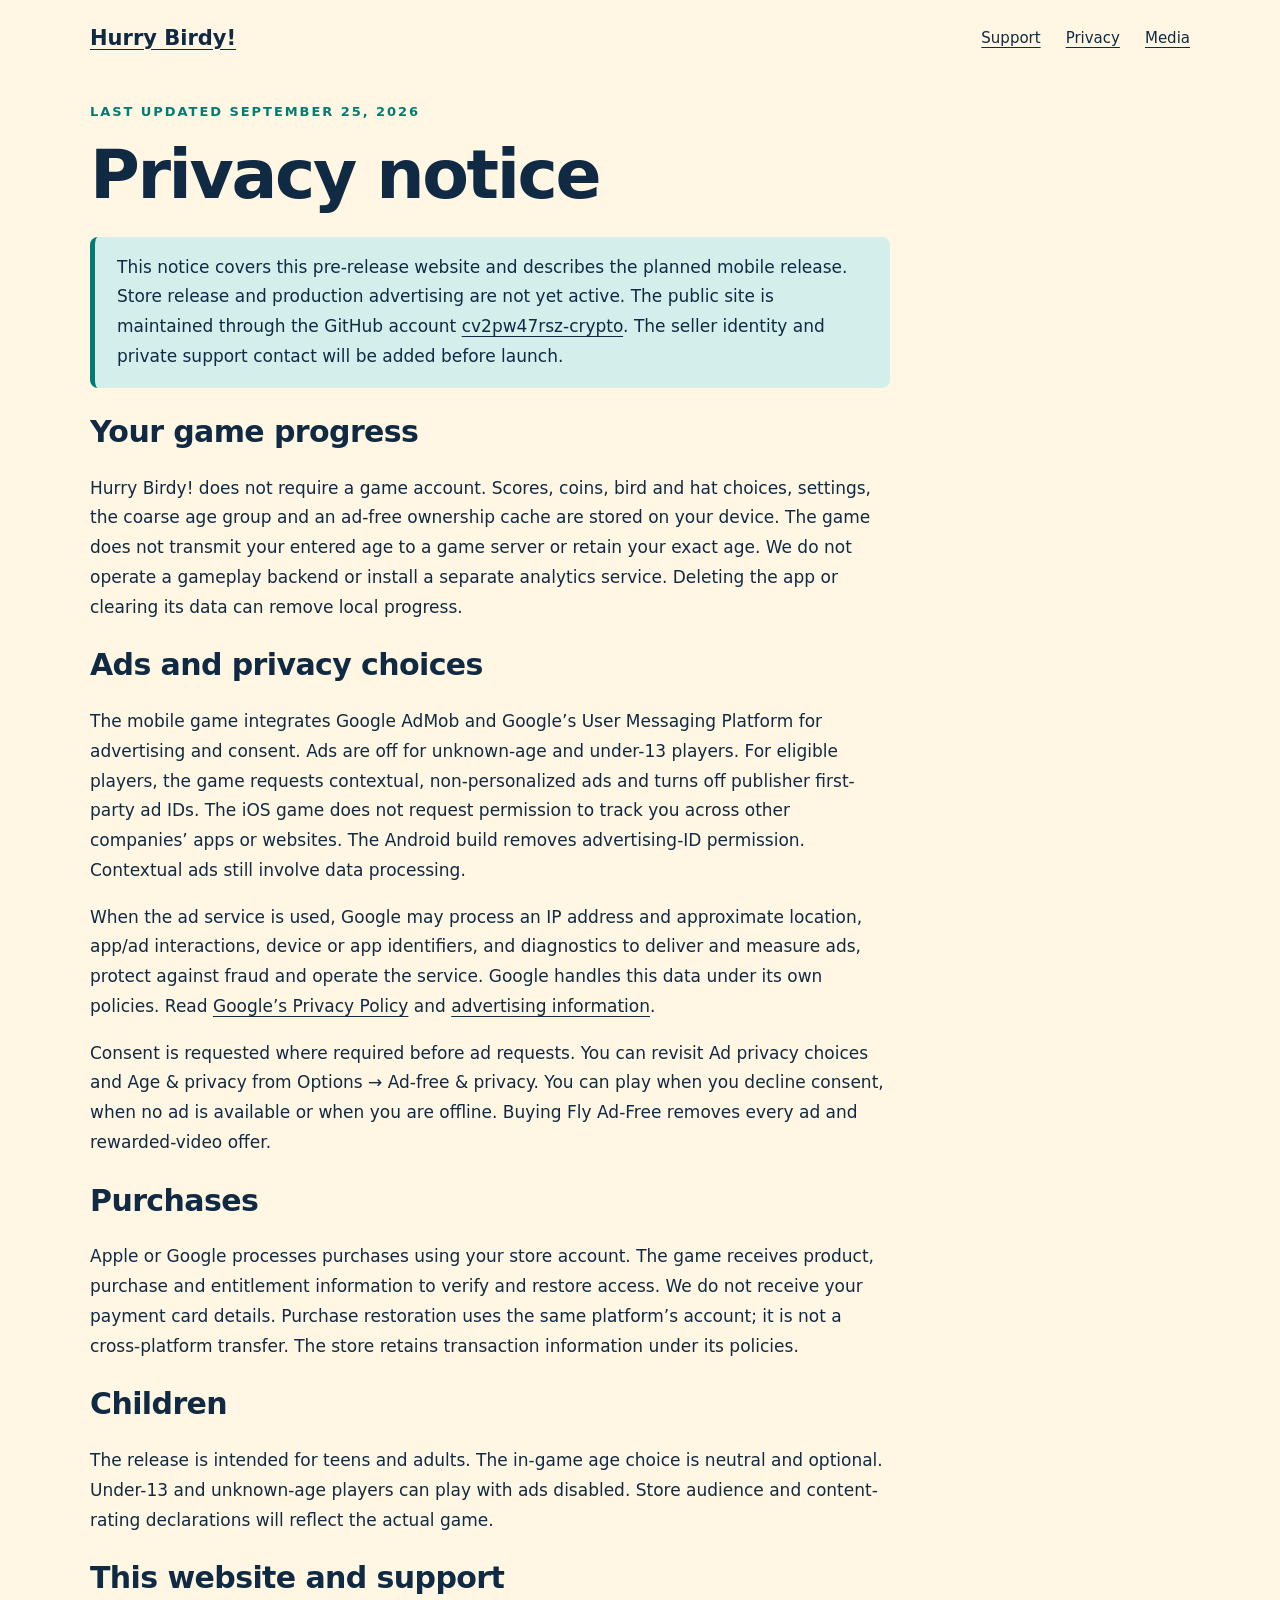
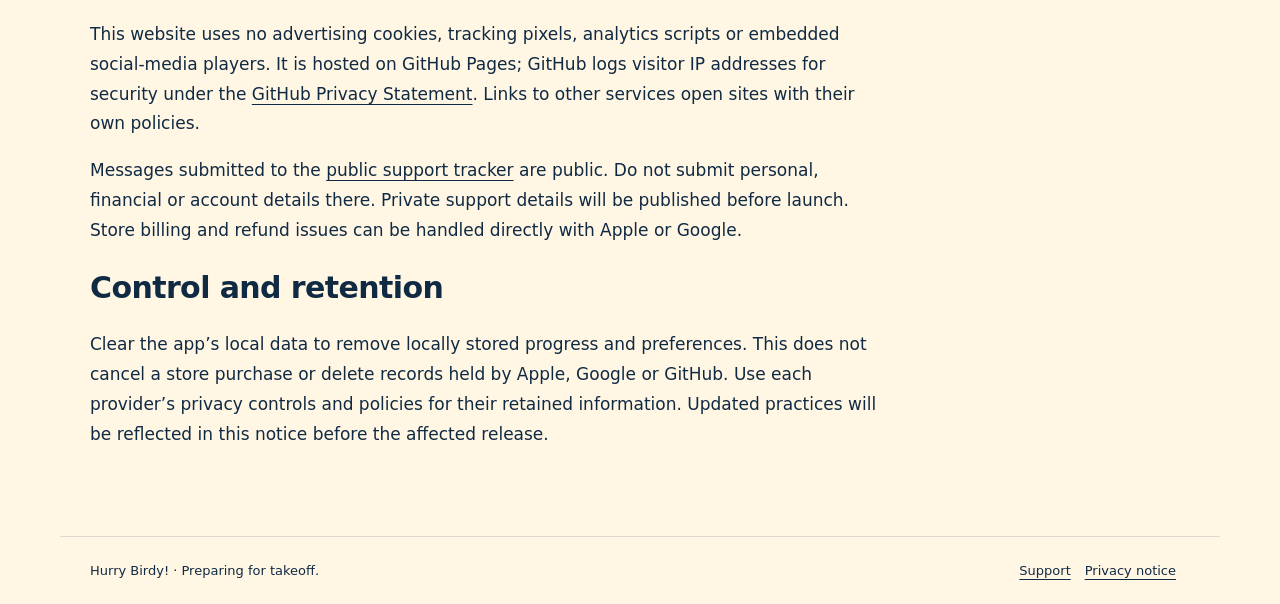
==== privacy.html @ 7e647608 "Publish Hurry Birdy pre-launch support and media site" ====
<!doctype html><html lang="en"><head><meta charset="utf-8"><meta name="viewport" content="width=device-width, initial-scale=1"><meta name="description" content="Hurry Birdy! An endless City, six birds and one more flight. Official pre-launch support and privacy information."><title>Privacy notice · Hurry Birdy!</title><link rel="icon" href="media/google-icon-512.png"><link rel="stylesheet" href="style.css"></head><body><nav><a href="index.html"><strong>Hurry Birdy!</strong></a><div><a href="support.html">Support</a><a href="privacy.html">Privacy</a><a href="media.html">Media</a></div></nav><main><article class="policy"><span class="eyebrow">Last updated September 25, 2026</span><h1>Privacy notice</h1><p class="notice">This notice covers this pre-release website and describes the planned mobile release. Store release and production advertising are not yet active. The public site is maintained through the GitHub account <a href="https://github.com/cv2pw47rsz-crypto">cv2pw47rsz-crypto</a>. The seller identity and private support contact will be added before launch.</p><h2>Your game progress</h2><p>Hurry Birdy! does not require a game account. Scores, coins, bird and hat choices, settings, the coarse age group and an ad-free ownership cache are stored on your device. The game does not transmit your entered age to a game server or retain your exact age. We do not operate a gameplay backend or install a separate analytics service. Deleting the app or clearing its data can remove local progress.</p><h2>Ads and privacy choices</h2><p>The mobile game integrates Google AdMob and Google’s User Messaging Platform for advertising and consent. Ads are off for unknown-age and under-13 players. For eligible players, the game requests contextual, non-personalized ads and turns off publisher first-party ad IDs. The iOS game does not request permission to track you across other companies’ apps or websites. The Android build removes advertising-ID permission. Contextual ads still involve data processing.</p><p>When the ad service is used, Google may process an IP address and approximate location, app/ad interactions, device or app identifiers, and diagnostics to deliver and measure ads, protect against fraud and operate the service. Google handles this data under its own policies. Read <a href="https://policies.google.com/privacy">Google’s Privacy Policy</a> and <a href="https://policies.google.com/technologies/ads">advertising information</a>.</p><p>Consent is requested where required before ad requests. You can revisit Ad privacy choices and Age &amp; privacy from Options → Ad-free &amp; privacy. You can play when you decline consent, when no ad is available or when you are offline. Buying Fly Ad-Free removes every ad and rewarded-video offer.</p><h2>Purchases</h2><p>Apple or Google processes purchases using your store account. The game receives product, purchase and entitlement information to verify and restore access. We do not receive your payment card details. Purchase restoration uses the same platform’s account; it is not a cross-platform transfer. The store retains transaction information under its policies.</p><h2>Children</h2><p>The release is intended for teens and adults. The in-game age choice is neutral and optional. Under-13 and unknown-age players can play with ads disabled. Store audience and content-rating declarations will reflect the actual game.</p><h2>This website and support</h2><p>This website uses no advertising cookies, tracking pixels, analytics scripts or embedded social-media players. It is hosted on GitHub Pages; GitHub logs visitor IP addresses for security under the <a href="https://docs.github.com/en/site-policy/privacy-policies/github-general-privacy-statement">GitHub Privacy Statement</a>. Links to other services open sites with their own policies.</p><p>Messages submitted to the <a href="https://github.com/cv2pw47rsz-crypto/cv2pw47rsz-crypto.github.io/issues/new">public support tracker</a> are public. Do not submit personal, financial or account details there. Private support details will be published before launch. Store billing and refund issues can be handled directly with Apple or Google.</p><h2>Control and retention</h2><p>Clear the app’s local data to remove locally stored progress and preferences. This does not cancel a store purchase or delete records held by Apple, Google or GitHub. Use each provider’s privacy controls and policies for their retained information. Updated practices will be reflected in this notice before the affected release.</p></article></main><footer><span>Hurry Birdy! · Preparing for takeoff.</span><div><a href="support.html">Support</a><a href="privacy.html">Privacy notice</a></div></footer></body></html>
---- style.css ----
*{box-sizing:border-box}:root{font-family:system-ui,-apple-system,sans-serif;background:#fff6e4;color:#102a43}body{margin:0}a{color:inherit;text-underline-offset:4px}nav,footer{display:flex;align-items:center;justify-content:space-between;gap:22px;max-width:1160px;margin:auto;padding:26px 30px;flex-wrap:wrap}nav strong{font-size:21px}nav div{display:flex;gap:25px;font-size:15px}main{max-width:1160px;margin:auto;padding:25px 30px 70px}.hero{display:grid;grid-template-columns:1fr 1fr;align-items:center;gap:45px;padding:40px 0 60px}.hero img{width:100%;max-width:540px}.eyebrow{text-transform:uppercase;font-size:13px;letter-spacing:.15em;font-weight:800;color:#007b75}h1{font-size:clamp(36px,6vw,68px);line-height:1.04;letter-spacing:-.035em;margin:20px 0}h2{font-size:30px;letter-spacing:-.02em}p,li{font-size:17px;line-height:1.75}.button{display:inline-block;background:#102a43;color:#fff6e4;border-radius:100px;padding:16px 26px;text-decoration:none;font-weight:700;margin:14px 8px 0 0}.secondary{background:#14b9ad;color:#102a43}.cards{display:grid;grid-template-columns:repeat(3,1fr);gap:22px}.card{background:#102a43;color:#fff6e4;border-radius:24px;padding:28px}.card b{color:#ffca38;font-size:32px}.card p{margin-bottom:0}.policy{max-width:800px}.notice{background:#d4efeb;border-left:5px solid #007b75;padding:16px 22px;border-radius:8px;margin:26px 0}.gallery{display:grid;grid-template-columns:repeat(3,1fr);gap:25px}.gallery a{display:block;text-decoration:none}.gallery img{width:100%;border-radius:14px;box-shadow:0 8px 18px #102a4320}.gallery p{font-size:14px;line-height:1.4}.video{width:100%;max-width:900px;border-radius:16px;background:#102a43}footer{border-top:1px solid #102a4322;font-size:13px}footer a{margin-right:14px}details{padding:20px 0;border-bottom:1px solid #102a4330}summary{font-weight:750;font-size:19px;cursor:pointer}@media(max-width:700px){nav{padding:22px}nav div{gap:16px}.hero{grid-template-columns:1fr;gap:4px;padding-top:5px}.hero img{max-width:360px;margin:auto;order:-1}.cards,.gallery{grid-template-columns:1fr 1fr}.cards .card:last-child{grid-column:1/-1}main{padding:15px 22px 45px}.hero h1{font-size:48px}.gallery{gap:16px}.card{padding:22px}}
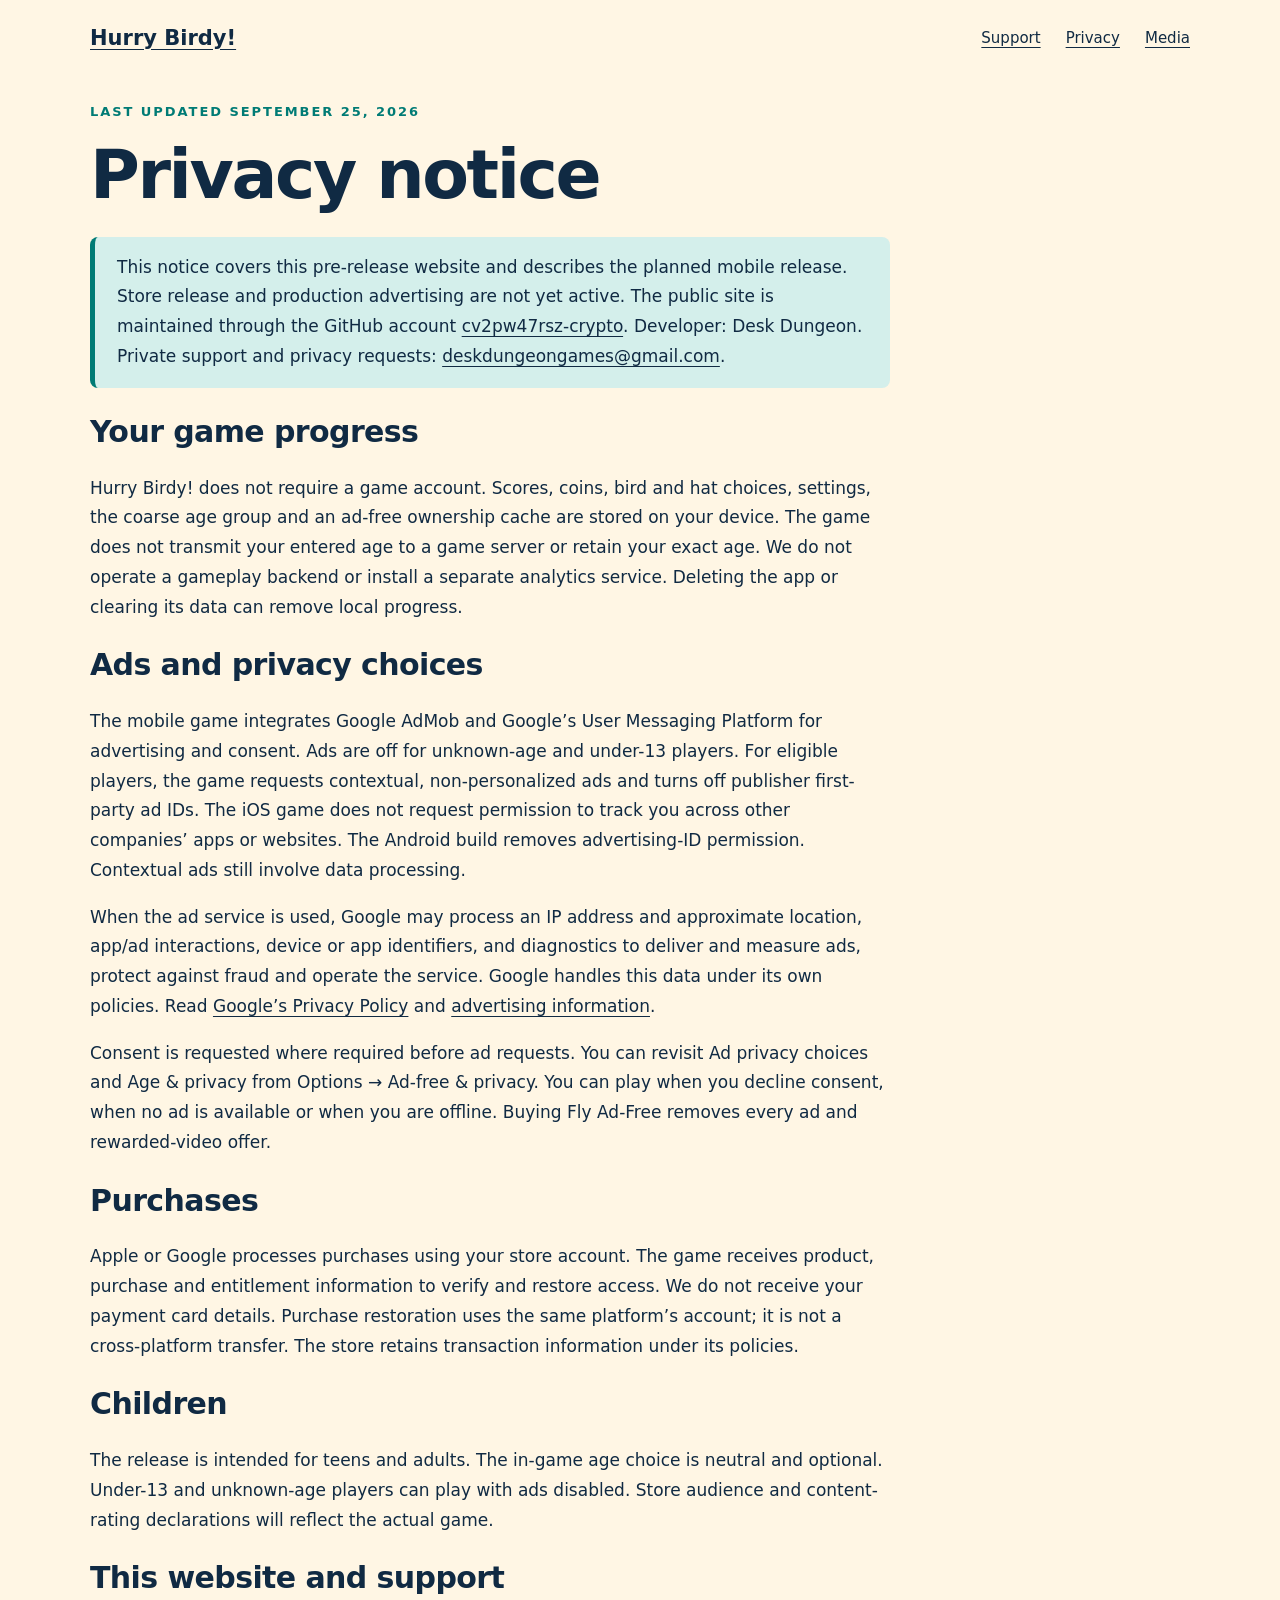
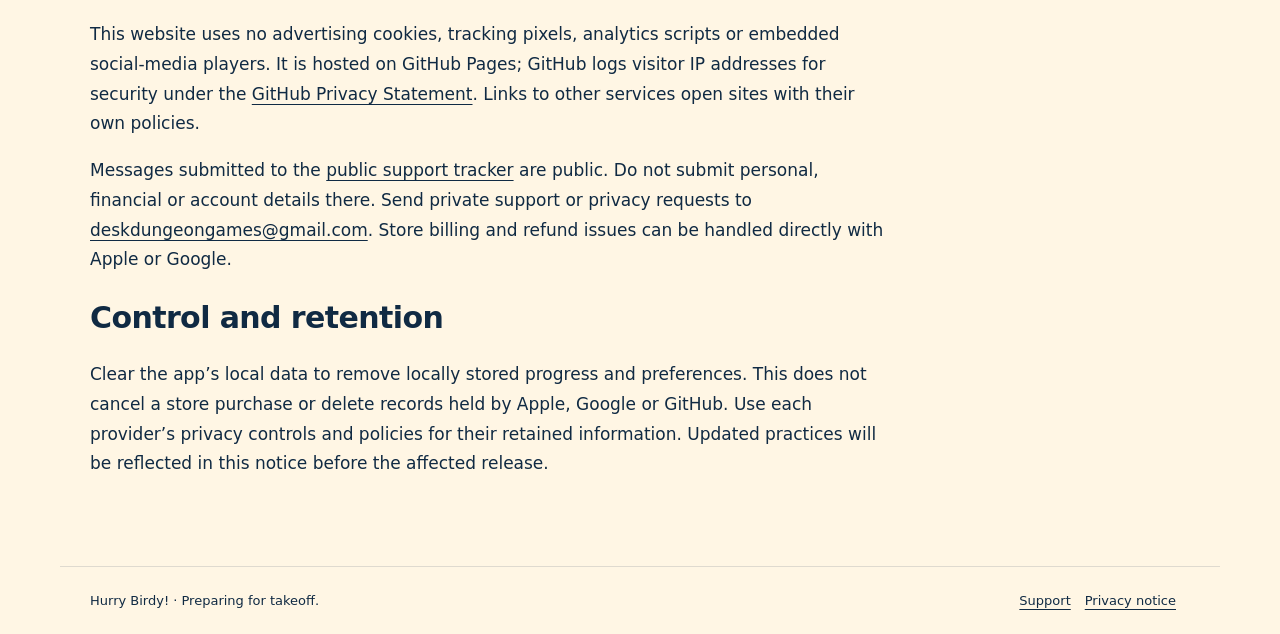
==== commit 496ee3b7: "Publish Hurry Birdy pre-launch support and media site" ====
--- a/privacy.html
+++ b/privacy.html
@@ -1 +1 @@
-<!doctype html><html lang="en"><head><meta charset="utf-8"><meta name="viewport" content="width=device-width, initial-scale=1"><meta name="description" content="Hurry Birdy! An endless City, six birds and one more flight. Official pre-launch support and privacy information."><title>Privacy notice · Hurry Birdy!</title><link rel="icon" href="media/google-icon-512.png"><link rel="stylesheet" href="style.css"></head><body><nav><a href="index.html"><strong>Hurry Birdy!</strong></a><div><a href="support.html">Support</a><a href="privacy.html">Privacy</a><a href="media.html">Media</a></div></nav><main><article class="policy"><span class="eyebrow">Last updated September 25, 2026</span><h1>Privacy notice</h1><p class="notice">This notice covers this pre-release website and describes the planned mobile release. Store release and production advertising are not yet active. The public site is maintained through the GitHub account <a href="https://github.com/cv2pw47rsz-crypto">cv2pw47rsz-crypto</a>. The seller identity and private support contact will be added before launch.</p><h2>Your game progress</h2><p>Hurry Birdy! does not require a game account. Scores, coins, bird and hat choices, settings, the coarse age group and an ad-free ownership cache are stored on your device. The game does not transmit your entered age to a game server or retain your exact age. We do not operate a gameplay backend or install a separate analytics service. Deleting the app or clearing its data can remove local progress.</p><h2>Ads and privacy choices</h2><p>The mobile game integrates Google AdMob and Google’s User Messaging Platform for advertising and consent. Ads are off for unknown-age and under-13 players. For eligible players, the game requests contextual, non-personalized ads and turns off publisher first-party ad IDs. The iOS game does not request permission to track you across other companies’ apps or websites. The Android build removes advertising-ID permission. Contextual ads still involve data processing.</p><p>When the ad service is used, Google may process an IP address and approximate location, app/ad interactions, device or app identifiers, and diagnostics to deliver and measure ads, protect against fraud and operate the service. Google handles this data under its own policies. Read <a href="https://policies.google.com/privacy">Google’s Privacy Policy</a> and <a href="https://policies.google.com/technologies/ads">advertising information</a>.</p><p>Consent is requested where required before ad requests. You can revisit Ad privacy choices and Age &amp; privacy from Options → Ad-free &amp; privacy. You can play when you decline consent, when no ad is available or when you are offline. Buying Fly Ad-Free removes every ad and rewarded-video offer.</p><h2>Purchases</h2><p>Apple or Google processes purchases using your store account. The game receives product, purchase and entitlement information to verify and restore access. We do not receive your payment card details. Purchase restoration uses the same platform’s account; it is not a cross-platform transfer. The store retains transaction information under its policies.</p><h2>Children</h2><p>The release is intended for teens and adults. The in-game age choice is neutral and optional. Under-13 and unknown-age players can play with ads disabled. Store audience and content-rating declarations will reflect the actual game.</p><h2>This website and support</h2><p>This website uses no advertising cookies, tracking pixels, analytics scripts or embedded social-media players. It is hosted on GitHub Pages; GitHub logs visitor IP addresses for security under the <a href="https://docs.github.com/en/site-policy/privacy-policies/github-general-privacy-statement">GitHub Privacy Statement</a>. Links to other services open sites with their own policies.</p><p>Messages submitted to the <a href="https://github.com/cv2pw47rsz-crypto/cv2pw47rsz-crypto.github.io/issues/new">public support tracker</a> are public. Do not submit personal, financial or account details there. Private support details will be published before launch. Store billing and refund issues can be handled directly with Apple or Google.</p><h2>Control and retention</h2><p>Clear the app’s local data to remove locally stored progress and preferences. This does not cancel a store purchase or delete records held by Apple, Google or GitHub. Use each provider’s privacy controls and policies for their retained information. Updated practices will be reflected in this notice before the affected release.</p></article></main><footer><span>Hurry Birdy! · Preparing for takeoff.</span><div><a href="support.html">Support</a><a href="privacy.html">Privacy notice</a></div></footer></body></html>+<!doctype html><html lang="en"><head><meta charset="utf-8"><meta name="viewport" content="width=device-width, initial-scale=1"><meta name="description" content="Hurry Birdy! An endless City, six birds and one more flight. Official pre-launch support and privacy information."><title>Privacy notice · Hurry Birdy!</title><link rel="icon" href="media/google-icon-512.png"><link rel="stylesheet" href="style.css"></head><body><nav><a href="index.html"><strong>Hurry Birdy!</strong></a><div><a href="support.html">Support</a><a href="privacy.html">Privacy</a><a href="media.html">Media</a></div></nav><main><article class="policy"><span class="eyebrow">Last updated September 25, 2026</span><h1>Privacy notice</h1><p class="notice">This notice covers this pre-release website and describes the planned mobile release. Store release and production advertising are not yet active. The public site is maintained through the GitHub account <a href="https://github.com/cv2pw47rsz-crypto">cv2pw47rsz-crypto</a>. Developer: Desk Dungeon. Private support and privacy requests: <a href="mailto:deskdungeongames@gmail.com">deskdungeongames@gmail.com</a>.</p><h2>Your game progress</h2><p>Hurry Birdy! does not require a game account. Scores, coins, bird and hat choices, settings, the coarse age group and an ad-free ownership cache are stored on your device. The game does not transmit your entered age to a game server or retain your exact age. We do not operate a gameplay backend or install a separate analytics service. Deleting the app or clearing its data can remove local progress.</p><h2>Ads and privacy choices</h2><p>The mobile game integrates Google AdMob and Google’s User Messaging Platform for advertising and consent. Ads are off for unknown-age and under-13 players. For eligible players, the game requests contextual, non-personalized ads and turns off publisher first-party ad IDs. The iOS game does not request permission to track you across other companies’ apps or websites. The Android build removes advertising-ID permission. Contextual ads still involve data processing.</p><p>When the ad service is used, Google may process an IP address and approximate location, app/ad interactions, device or app identifiers, and diagnostics to deliver and measure ads, protect against fraud and operate the service. Google handles this data under its own policies. Read <a href="https://policies.google.com/privacy">Google’s Privacy Policy</a> and <a href="https://policies.google.com/technologies/ads">advertising information</a>.</p><p>Consent is requested where required before ad requests. You can revisit Ad privacy choices and Age &amp; privacy from Options → Ad-free &amp; privacy. You can play when you decline consent, when no ad is available or when you are offline. Buying Fly Ad-Free removes every ad and rewarded-video offer.</p><h2>Purchases</h2><p>Apple or Google processes purchases using your store account. The game receives product, purchase and entitlement information to verify and restore access. We do not receive your payment card details. Purchase restoration uses the same platform’s account; it is not a cross-platform transfer. The store retains transaction information under its policies.</p><h2>Children</h2><p>The release is intended for teens and adults. The in-game age choice is neutral and optional. Under-13 and unknown-age players can play with ads disabled. Store audience and content-rating declarations will reflect the actual game.</p><h2>This website and support</h2><p>This website uses no advertising cookies, tracking pixels, analytics scripts or embedded social-media players. It is hosted on GitHub Pages; GitHub logs visitor IP addresses for security under the <a href="https://docs.github.com/en/site-policy/privacy-policies/github-general-privacy-statement">GitHub Privacy Statement</a>. Links to other services open sites with their own policies.</p><p>Messages submitted to the <a href="https://github.com/cv2pw47rsz-crypto/cv2pw47rsz-crypto.github.io/issues/new">public support tracker</a> are public. Do not submit personal, financial or account details there. Send private support or privacy requests to <a href="mailto:deskdungeongames@gmail.com">deskdungeongames@gmail.com</a>. Store billing and refund issues can be handled directly with Apple or Google.</p><h2>Control and retention</h2><p>Clear the app’s local data to remove locally stored progress and preferences. This does not cancel a store purchase or delete records held by Apple, Google or GitHub. Use each provider’s privacy controls and policies for their retained information. Updated practices will be reflected in this notice before the affected release.</p></article></main><footer><span>Hurry Birdy! · Preparing for takeoff.</span><div><a href="support.html">Support</a><a href="privacy.html">Privacy notice</a></div></footer></body></html>
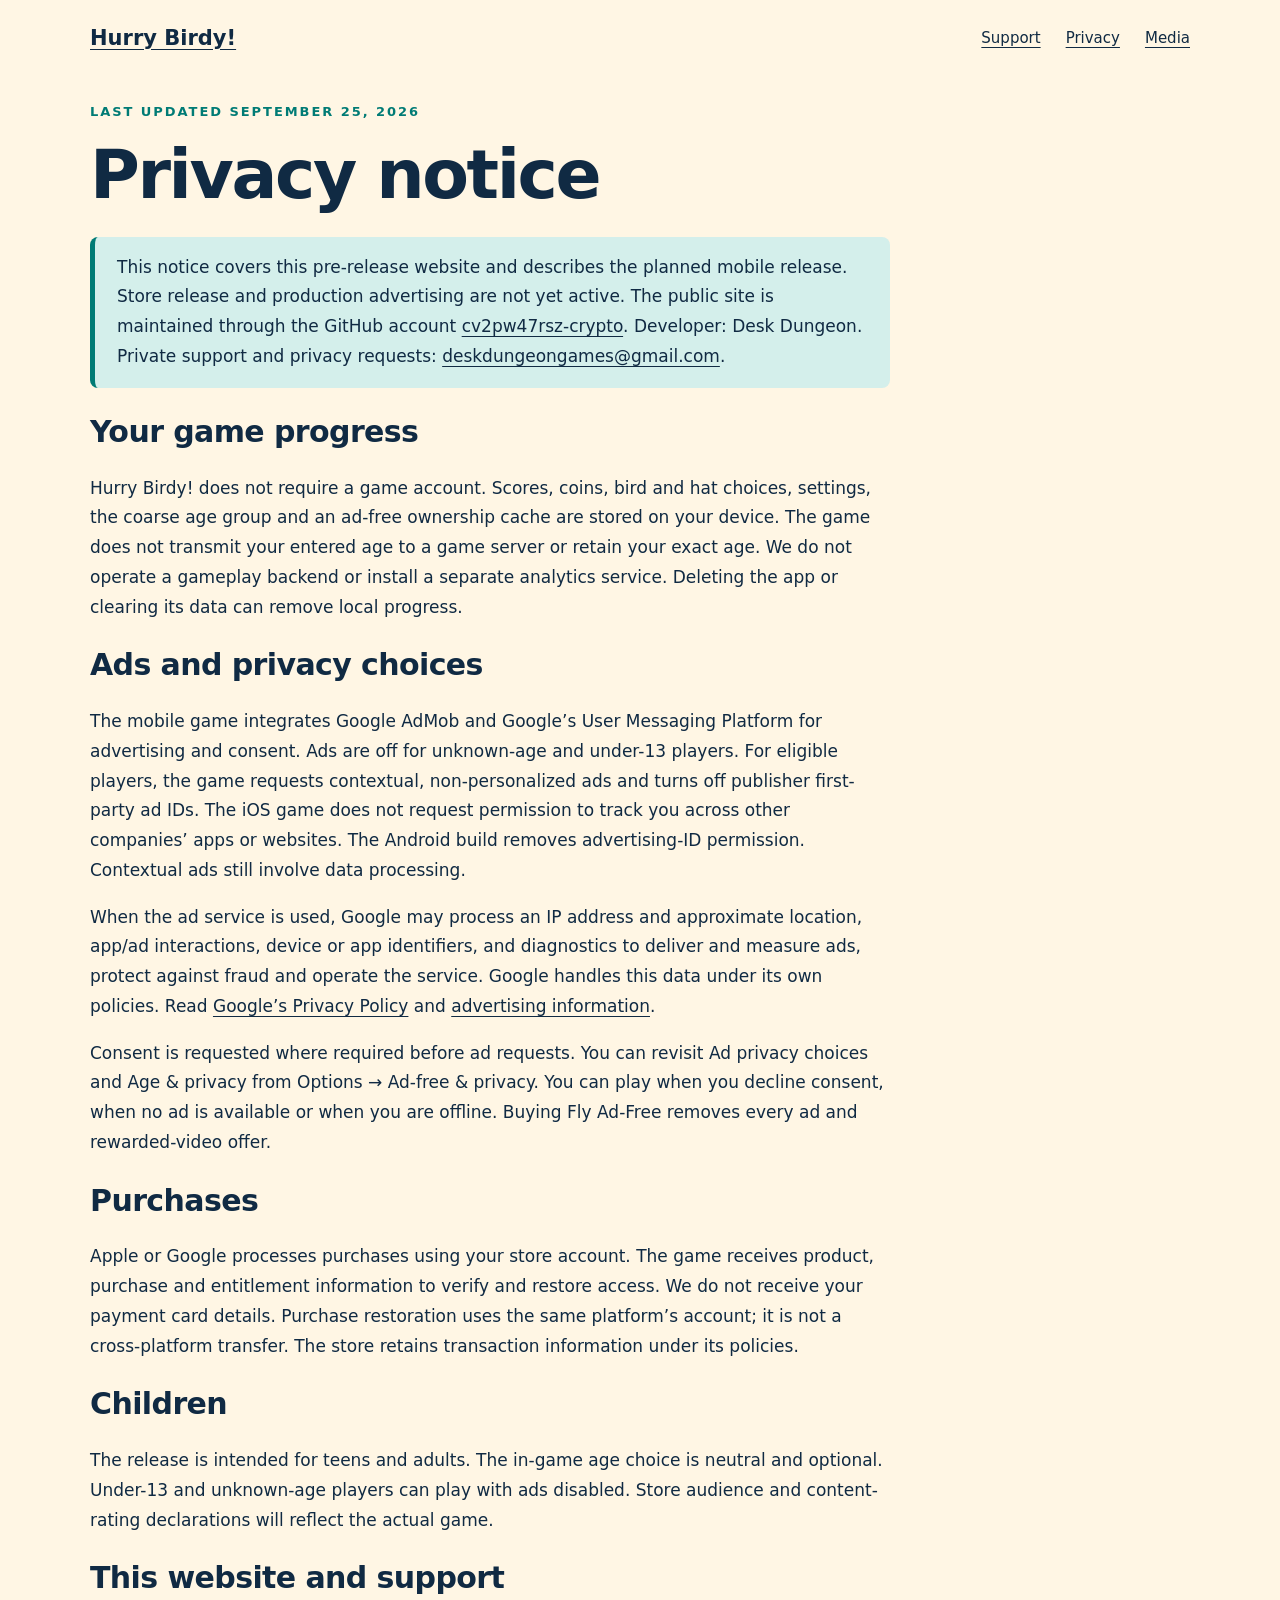
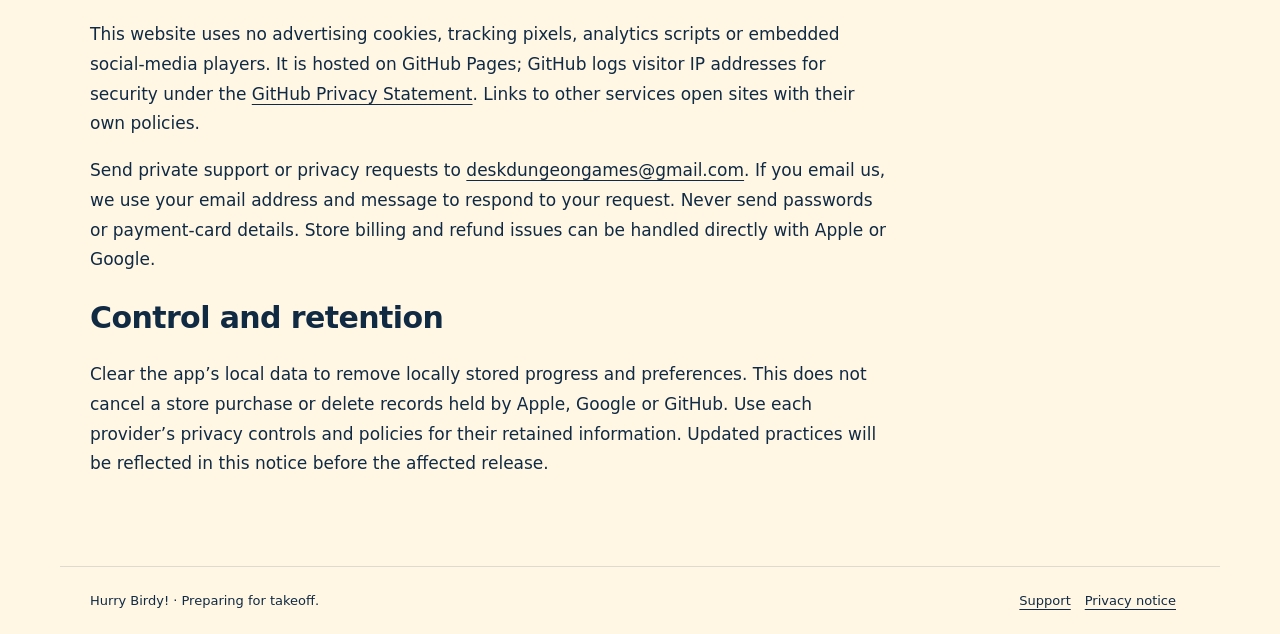
==== commit 01312082: "Publish Hurry Birdy pre-launch support and media site" ====
--- a/privacy.html
+++ b/privacy.html
@@ -1 +1 @@
-<!doctype html><html lang="en"><head><meta charset="utf-8"><meta name="viewport" content="width=device-width, initial-scale=1"><meta name="description" content="Hurry Birdy! An endless City, six birds and one more flight. Official pre-launch support and privacy information."><title>Privacy notice · Hurry Birdy!</title><link rel="icon" href="media/google-icon-512.png"><link rel="stylesheet" href="style.css"></head><body><nav><a href="index.html"><strong>Hurry Birdy!</strong></a><div><a href="support.html">Support</a><a href="privacy.html">Privacy</a><a href="media.html">Media</a></div></nav><main><article class="policy"><span class="eyebrow">Last updated September 25, 2026</span><h1>Privacy notice</h1><p class="notice">This notice covers this pre-release website and describes the planned mobile release. Store release and production advertising are not yet active. The public site is maintained through the GitHub account <a href="https://github.com/cv2pw47rsz-crypto">cv2pw47rsz-crypto</a>. Developer: Desk Dungeon. Private support and privacy requests: <a href="mailto:deskdungeongames@gmail.com">deskdungeongames@gmail.com</a>.</p><h2>Your game progress</h2><p>Hurry Birdy! does not require a game account. Scores, coins, bird and hat choices, settings, the coarse age group and an ad-free ownership cache are stored on your device. The game does not transmit your entered age to a game server or retain your exact age. We do not operate a gameplay backend or install a separate analytics service. Deleting the app or clearing its data can remove local progress.</p><h2>Ads and privacy choices</h2><p>The mobile game integrates Google AdMob and Google’s User Messaging Platform for advertising and consent. Ads are off for unknown-age and under-13 players. For eligible players, the game requests contextual, non-personalized ads and turns off publisher first-party ad IDs. The iOS game does not request permission to track you across other companies’ apps or websites. The Android build removes advertising-ID permission. Contextual ads still involve data processing.</p><p>When the ad service is used, Google may process an IP address and approximate location, app/ad interactions, device or app identifiers, and diagnostics to deliver and measure ads, protect against fraud and operate the service. Google handles this data under its own policies. Read <a href="https://policies.google.com/privacy">Google’s Privacy Policy</a> and <a href="https://policies.google.com/technologies/ads">advertising information</a>.</p><p>Consent is requested where required before ad requests. You can revisit Ad privacy choices and Age &amp; privacy from Options → Ad-free &amp; privacy. You can play when you decline consent, when no ad is available or when you are offline. Buying Fly Ad-Free removes every ad and rewarded-video offer.</p><h2>Purchases</h2><p>Apple or Google processes purchases using your store account. The game receives product, purchase and entitlement information to verify and restore access. We do not receive your payment card details. Purchase restoration uses the same platform’s account; it is not a cross-platform transfer. The store retains transaction information under its policies.</p><h2>Children</h2><p>The release is intended for teens and adults. The in-game age choice is neutral and optional. Under-13 and unknown-age players can play with ads disabled. Store audience and content-rating declarations will reflect the actual game.</p><h2>This website and support</h2><p>This website uses no advertising cookies, tracking pixels, analytics scripts or embedded social-media players. It is hosted on GitHub Pages; GitHub logs visitor IP addresses for security under the <a href="https://docs.github.com/en/site-policy/privacy-policies/github-general-privacy-statement">GitHub Privacy Statement</a>. Links to other services open sites with their own policies.</p><p>Messages submitted to the <a href="https://github.com/cv2pw47rsz-crypto/cv2pw47rsz-crypto.github.io/issues/new">public support tracker</a> are public. Do not submit personal, financial or account details there. Send private support or privacy requests to <a href="mailto:deskdungeongames@gmail.com">deskdungeongames@gmail.com</a>. Store billing and refund issues can be handled directly with Apple or Google.</p><h2>Control and retention</h2><p>Clear the app’s local data to remove locally stored progress and preferences. This does not cancel a store purchase or delete records held by Apple, Google or GitHub. Use each provider’s privacy controls and policies for their retained information. Updated practices will be reflected in this notice before the affected release.</p></article></main><footer><span>Hurry Birdy! · Preparing for takeoff.</span><div><a href="support.html">Support</a><a href="privacy.html">Privacy notice</a></div></footer></body></html>+<!doctype html><html lang="en"><head><meta charset="utf-8"><meta name="viewport" content="width=device-width, initial-scale=1"><meta name="description" content="Hurry Birdy! An endless City, six birds and one more flight. Official pre-launch support and privacy information."><title>Privacy notice · Hurry Birdy!</title><link rel="icon" href="media/google-icon-512.png"><link rel="stylesheet" href="style.css"></head><body><nav><a href="index.html"><strong>Hurry Birdy!</strong></a><div><a href="support.html">Support</a><a href="privacy.html">Privacy</a><a href="media.html">Media</a></div></nav><main><article class="policy"><span class="eyebrow">Last updated September 25, 2026</span><h1>Privacy notice</h1><p class="notice">This notice covers this pre-release website and describes the planned mobile release. Store release and production advertising are not yet active. The public site is maintained through the GitHub account <a href="https://github.com/cv2pw47rsz-crypto">cv2pw47rsz-crypto</a>. Developer: Desk Dungeon. Private support and privacy requests: <a href="mailto:deskdungeongames@gmail.com">deskdungeongames@gmail.com</a>.</p><h2>Your game progress</h2><p>Hurry Birdy! does not require a game account. Scores, coins, bird and hat choices, settings, the coarse age group and an ad-free ownership cache are stored on your device. The game does not transmit your entered age to a game server or retain your exact age. We do not operate a gameplay backend or install a separate analytics service. Deleting the app or clearing its data can remove local progress.</p><h2>Ads and privacy choices</h2><p>The mobile game integrates Google AdMob and Google’s User Messaging Platform for advertising and consent. Ads are off for unknown-age and under-13 players. For eligible players, the game requests contextual, non-personalized ads and turns off publisher first-party ad IDs. The iOS game does not request permission to track you across other companies’ apps or websites. The Android build removes advertising-ID permission. Contextual ads still involve data processing.</p><p>When the ad service is used, Google may process an IP address and approximate location, app/ad interactions, device or app identifiers, and diagnostics to deliver and measure ads, protect against fraud and operate the service. Google handles this data under its own policies. Read <a href="https://policies.google.com/privacy">Google’s Privacy Policy</a> and <a href="https://policies.google.com/technologies/ads">advertising information</a>.</p><p>Consent is requested where required before ad requests. You can revisit Ad privacy choices and Age &amp; privacy from Options → Ad-free &amp; privacy. You can play when you decline consent, when no ad is available or when you are offline. Buying Fly Ad-Free removes every ad and rewarded-video offer.</p><h2>Purchases</h2><p>Apple or Google processes purchases using your store account. The game receives product, purchase and entitlement information to verify and restore access. We do not receive your payment card details. Purchase restoration uses the same platform’s account; it is not a cross-platform transfer. The store retains transaction information under its policies.</p><h2>Children</h2><p>The release is intended for teens and adults. The in-game age choice is neutral and optional. Under-13 and unknown-age players can play with ads disabled. Store audience and content-rating declarations will reflect the actual game.</p><h2>This website and support</h2><p>This website uses no advertising cookies, tracking pixels, analytics scripts or embedded social-media players. It is hosted on GitHub Pages; GitHub logs visitor IP addresses for security under the <a href="https://docs.github.com/en/site-policy/privacy-policies/github-general-privacy-statement">GitHub Privacy Statement</a>. Links to other services open sites with their own policies.</p><p>Send private support or privacy requests to <a href="mailto:deskdungeongames@gmail.com">deskdungeongames@gmail.com</a>. If you email us, we use your email address and message to respond to your request. Never send passwords or payment-card details. Store billing and refund issues can be handled directly with Apple or Google.</p><h2>Control and retention</h2><p>Clear the app’s local data to remove locally stored progress and preferences. This does not cancel a store purchase or delete records held by Apple, Google or GitHub. Use each provider’s privacy controls and policies for their retained information. Updated practices will be reflected in this notice before the affected release.</p></article></main><footer><span>Hurry Birdy! · Preparing for takeoff.</span><div><a href="support.html">Support</a><a href="privacy.html">Privacy notice</a></div></footer></body></html>
